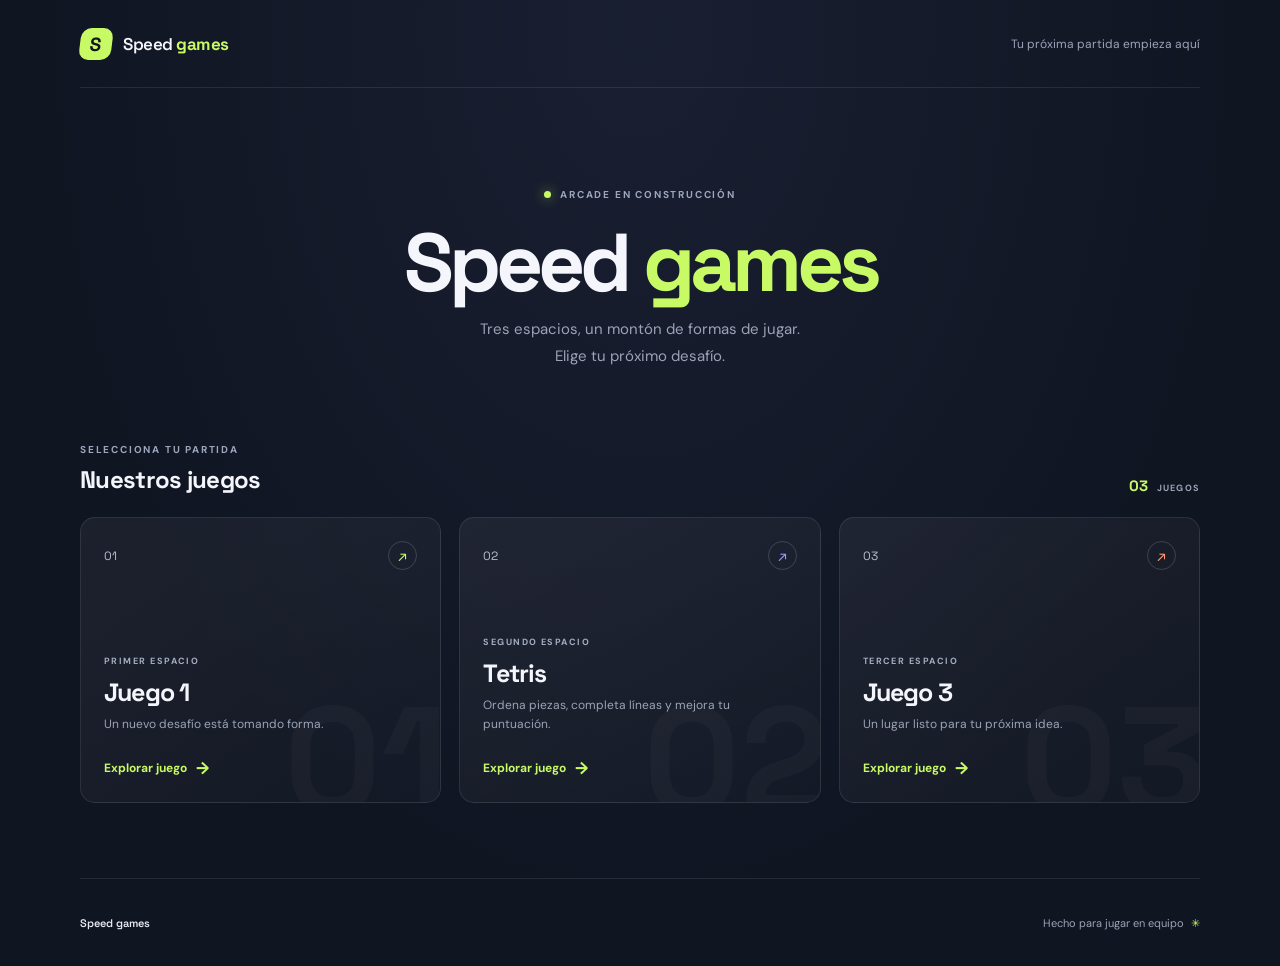
==== index.html @ e2574a88 "Se cambio el nombre delos archivos" ====
<!doctype html>
<html lang="es">
<head>
  <meta charset="utf-8">
  <meta name="viewport" content="width=device-width, initial-scale=1">
  <meta name="theme-color" content="#101522">
  <meta name="description" content="Elige un juego y empieza a jugar en Speed games.">
  <title>Speed games | Inicio</title>
  <link rel="stylesheet" href="styles.css">
</head>
<body>
  <header class="site-header">
    <a class="brand" href="index.html" aria-label="Speed games, inicio">
      <span class="brand-mark" aria-hidden="true">S</span>
      <span>Speed <strong>games</strong></span>
    </a>
    <span class="header-note">Tu próxima partida empieza aquí</span>
  </header>

  <main>
    <section class="hero" aria-labelledby="page-title">
      <p class="eyebrow"><span class="status-dot" aria-hidden="true"></span> ARCADE EN CONSTRUCCIÓN</p>
      <h1 id="page-title">Speed <span>games</span></h1>
      <p class="hero-copy">Tres espacios, un montón de formas de jugar.<br>Elige tu próximo desafío.</p>
    </section>

    <section class="games-section" aria-labelledby="games-title">
      <div class="section-heading">
        <div>
          <p class="eyebrow">SELECCIONA TU PARTIDA</p>
          <h2 id="games-title">Nuestros juegos</h2>
        </div>
        <span class="game-count">03 <span>JUEGOS</span></span>
      </div>

      <div class="game-grid">
        <article class="game-card game-card--one">
          <div class="card-topline"><span>01</span><span class="card-icon" aria-hidden="true">↗</span></div>
          <div class="card-content">
            <p class="card-category">PRIMER ESPACIO</p>
            <h3>Juego 1</h3>
            <p class="card-description">Un nuevo desafío está tomando forma.</p>
            <a class="play-link" href="juegos/juego-1/index.html">Explorar juego <span aria-hidden="true">→</span></a>
          </div>
          <span class="card-decoration" aria-hidden="true">01</span>
        </article>

        <article class="game-card game-card--two">
          <div class="card-topline"><span>02</span><span class="card-icon" aria-hidden="true">↗</span></div>
          <div class="card-content">
            <p class="card-category">SEGUNDO ESPACIO</p>
            <h3>Tetris</h3>
            <p class="card-description">Ordena piezas, completa líneas y mejora tu puntuación.</p>
            <a class="play-link" href="juegos/tetris/index.html">Explorar juego <span aria-hidden="true">→</span></a>
          </div>
          <span class="card-decoration" aria-hidden="true">02</span>
        </article>

        <article class="game-card game-card--three">
          <div class="card-topline"><span>03</span><span class="card-icon" aria-hidden="true">↗</span></div>
          <div class="card-content">
            <p class="card-category">TERCER ESPACIO</p>
            <h3>Juego 3</h3>
            <p class="card-description">Un lugar listo para tu próxima idea.</p>
            <a class="play-link" href="juegos/juego-3/index.html">Explorar juego <span aria-hidden="true">→</span></a>
          </div>
          <span class="card-decoration" aria-hidden="true">03</span>
        </article>
      </div>
    </section>
  </main>

  <footer class="site-footer">
    <span>Speed games</span>
    <span>Hecho para jugar en equipo <span aria-hidden="true">✳</span></span>
  </footer>
</body>
</html>
---- styles.css ----
@import url("https://fonts.googleapis.com/css2?family=DM+Sans:wght@400;500;600;700&family=Space+Grotesk:wght@400;500;600;700&display=swap");

:root {
  color-scheme: dark;
  font-family: "DM Sans", sans-serif;
  color: #f5f6fb;
  background: #101522;
  font-synthesis: none;
  text-rendering: optimizeLegibility;
  --muted: #9ba3b7;
  --lime: #c8fa65;
}

* {
  box-sizing: border-box;
}

body {
  min-width: 320px;
  min-height: 100vh;
  margin: 0;
  background:
    radial-gradient(ellipse at 50% 3%, rgba(86, 102, 153, 0.13), transparent 38rem),
    #101522;
}

a {
  color: inherit;
}

.site-header,
.site-footer {
  display: flex;
  align-items: center;
  justify-content: space-between;
  width: min(1120px, calc(100% - 64px));
  margin-inline: auto;
}

.site-header {
  height: 88px;
  border-bottom: 1px solid rgba(255, 255, 255, 0.09);
}

.brand {
  display: inline-flex;
  align-items: center;
  gap: 11px;
  font-family: "Space Grotesk", sans-serif;
  font-size: 17px;
  font-weight: 600;
  text-decoration: none;
  letter-spacing: -0.5px;
}

.brand strong {
  color: var(--lime);
}

.brand-mark {
  display: grid;
  width: 32px;
  height: 32px;
  place-items: center;
  border-radius: 10px;
  color: #101522;
  background: var(--lime);
  font-size: 19px;
  font-weight: 700;
  transform: skew(-7deg);
}

.header-note {
  color: var(--muted);
  font-size: 12px;
}

.hero {
  padding: 94px 24px 73px;
  text-align: center;
}

.eyebrow {
  margin: 0;
  color: #9da6bd;
  font-size: 10px;
  font-weight: 700;
  letter-spacing: 1.8px;
}

.hero .eyebrow {
  display: inline-flex;
  align-items: center;
  gap: 9px;
}

.status-dot {
  width: 7px;
  height: 7px;
  border-radius: 50%;
  background: var(--lime);
  box-shadow: 0 0 12px rgba(200, 250, 101, 0.6);
}

h1,
h2,
h3,
p {
  margin-top: 0;
}

h1,
h2,
h3 {
  font-family: "Space Grotesk", sans-serif;
}

h1 {
  margin: 19px 0 12px;
  font-size: clamp(52px, 8vw, 82px);
  line-height: 1;
  letter-spacing: -5px;
}

h1 span {
  color: var(--lime);
}

.hero-copy {
  margin: 0;
  color: var(--muted);
  font-size: 15px;
  line-height: 1.8;
}

.games-section {
  width: min(1120px, calc(100% - 64px));
  margin: 0 auto;
}

.section-heading {
  display: flex;
  align-items: end;
  justify-content: space-between;
  margin-bottom: 22px;
}

.section-heading h2 {
  margin: 8px 0 0;
  font-size: 24px;
  letter-spacing: -0.7px;
}

.game-count {
  color: var(--lime);
  font-family: "Space Grotesk", sans-serif;
  font-size: 15px;
  font-weight: 700;
}

.game-count span {
  margin-left: 5px;
  color: var(--muted);
  font-family: "DM Sans", sans-serif;
  font-size: 9px;
  letter-spacing: 1.2px;
}

.game-grid {
  display: grid;
  grid-template-columns: repeat(3, minmax(0, 1fr));
  gap: 18px;
}

.game-card {
  position: relative;
  display: flex;
  min-height: 286px;
  flex-direction: column;
  justify-content: space-between;
  overflow: hidden;
  padding: 23px;
  border: 1px solid rgba(255, 255, 255, 0.1);
  border-radius: 15px;
  background: linear-gradient(145deg, rgba(255, 255, 255, 0.055), rgba(255, 255, 255, 0.015));
  transition: border-color 180ms ease, transform 180ms ease, background 180ms ease;
}

.game-card:hover {
  transform: translateY(-4px);
  border-color: rgba(200, 250, 101, 0.46);
  background: linear-gradient(145deg, rgba(200, 250, 101, 0.08), rgba(255, 255, 255, 0.018));
}

.card-topline {
  display: flex;
  align-items: center;
  justify-content: space-between;
  color: #b6bed0;
  font-family: "Space Grotesk", sans-serif;
  font-size: 12px;
}

.card-icon {
  display: grid;
  width: 29px;
  height: 29px;
  place-items: center;
  border: 1px solid rgba(255, 255, 255, 0.16);
  border-radius: 50%;
  color: var(--lime);
  font-size: 15px;
}

.card-content {
  position: relative;
  z-index: 1;
}

.card-category {
  margin-bottom: 9px;
  color: #a4adc1;
  font-size: 9px;
  font-weight: 700;
  letter-spacing: 1.45px;
}

.game-card h3 {
  margin-bottom: 7px;
  font-size: 25px;
  letter-spacing: -0.8px;
}

.card-description {
  margin-bottom: 22px;
  color: var(--muted);
  font-size: 12px;
  line-height: 1.6;
}

.play-link {
  display: inline-flex;
  align-items: center;
  gap: 9px;
  color: var(--lime);
  font-size: 12px;
  font-weight: 700;
  text-decoration: none;
}

.play-link span {
  font-size: 17px;
  transition: transform 180ms ease;
}

.play-link:hover span {
  transform: translateX(4px);
}

.play-link:focus-visible,
.brand:focus-visible,
.back-link:focus-visible {
  outline: 2px solid var(--lime);
  outline-offset: 4px;
  border-radius: 3px;
}

.card-decoration {
  position: absolute;
  right: -9px;
  bottom: -33px;
  color: rgba(255, 255, 255, 0.027);
  font-family: "Space Grotesk", sans-serif;
  font-size: 150px;
  font-weight: 700;
  line-height: 1;
  pointer-events: none;
}

.game-card--two .card-icon {
  color: #9f9aff;
}

.game-card--three .card-icon {
  color: #ff9a76;
}

.site-footer {
  min-height: 88px;
  margin-top: 75px;
  border-top: 1px solid rgba(255, 255, 255, 0.09);
  color: var(--muted);
  font-size: 11px;
}

.site-footer > span:first-child {
  color: #e5e8f0;
  font-family: "Space Grotesk", sans-serif;
  font-weight: 600;
}

.site-footer > span:last-child span {
  margin-left: 4px;
  color: var(--lime);
}

.game-page {
  width: min(960px, calc(100% - 48px));
  margin: 70px auto 0;
}

.back-link {
  display: inline-flex;
  align-items: center;
  gap: 8px;
  margin-bottom: 34px;
  color: var(--muted);
  font-size: 13px;
  text-decoration: none;
}

.back-link:hover {
  color: var(--lime);
}

.game-page h1 {
  margin: 12px 0 28px;
  font-size: clamp(38px, 6vw, 56px);
  letter-spacing: -2.5px;
}

.game-stage {
  display: grid;
  min-height: 390px;
  padding: 32px;
  place-items: center;
  border: 1px dashed rgba(200, 250, 101, 0.35);
  border-radius: 16px;
  background:
    radial-gradient(ellipse at center, rgba(200, 250, 101, 0.055), transparent 55%),
    rgba(255, 255, 255, 0.025);
  text-align: center;
}

.stage-message {
  max-width: 410px;
}

.stage-symbol {
  display: grid;
  width: 54px;
  height: 54px;
  margin: 0 auto 18px;
  place-items: center;
  border: 1px solid rgba(200, 250, 101, 0.32);
  border-radius: 16px;
  color: var(--lime);
  font-size: 24px;
}

.stage-message h2 {
  margin-bottom: 8px;
  font-size: 20px;
}

.stage-message p {
  margin-bottom: 0;
  color: var(--muted);
  font-size: 13px;
  line-height: 1.7;
}

@media (max-width: 760px) {
  .game-grid {
    grid-template-columns: 1fr;
  }

  .game-card {
    min-height: 245px;
  }

  .hero {
    padding: 76px 24px 58px;
  }

  .site-footer {
    margin-top: 54px;
  }
}

@media (max-width: 480px) {
  .site-header,
  .site-footer,
  .games-section {
    width: calc(100% - 40px);
  }

  .header-note {
    max-width: 115px;
    text-align: right;
  }

  h1 {
    letter-spacing: -3px;
  }

  .site-footer {
    gap: 15px;
    font-size: 10px;
  }

  .game-page {
    margin-top: 44px;
  }

  .game-stage {
    min-height: 320px;
    padding: 22px;
  }
}

@media (prefers-reduced-motion: reduce) {
  *,
  *::before,
  *::after {
    scroll-behavior: auto !important;
    transition-duration: 0.01ms !important;
  }
}
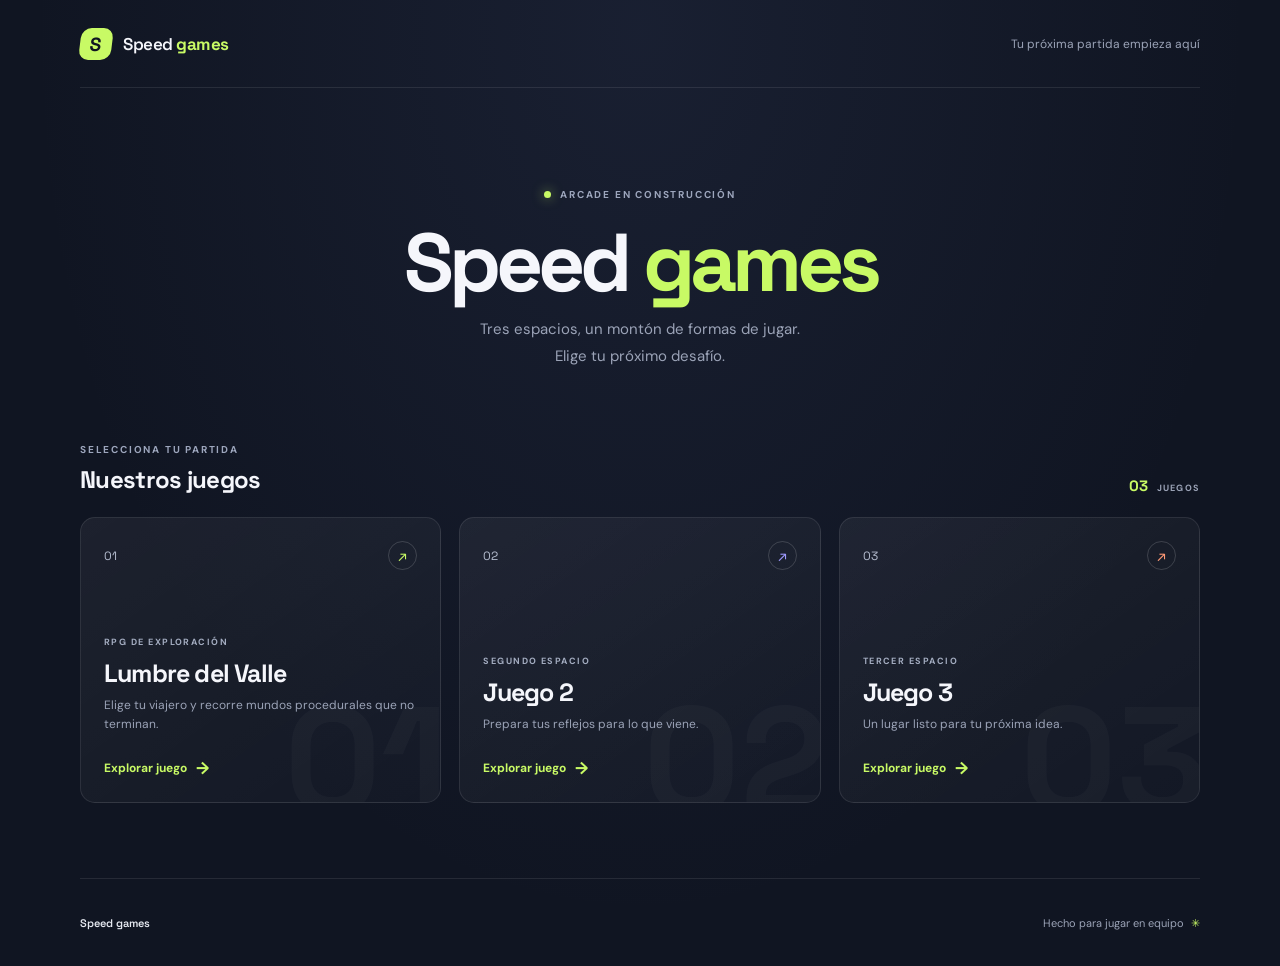
==== commit 3a6a3f3c: "lumbre del valle" ====
--- a/index.html
+++ b/index.html
@@ -37,9 +37,9 @@
         <article class="game-card game-card--one">
           <div class="card-topline"><span>01</span><span class="card-icon" aria-hidden="true">↗</span></div>
           <div class="card-content">
-            <p class="card-category">PRIMER ESPACIO</p>
-            <h3>Juego 1</h3>
-            <p class="card-description">Un nuevo desafío está tomando forma.</p>
+            <p class="card-category">RPG DE EXPLORACIÓN</p>
+            <h3>Lumbre del Valle</h3>
+            <p class="card-description">Elige tu viajero y recorre mundos procedurales que no terminan.</p>
             <a class="play-link" href="juegos/juego-1/index.html">Explorar juego <span aria-hidden="true">→</span></a>
           </div>
           <span class="card-decoration" aria-hidden="true">01</span>
@@ -49,9 +49,9 @@
           <div class="card-topline"><span>02</span><span class="card-icon" aria-hidden="true">↗</span></div>
           <div class="card-content">
             <p class="card-category">SEGUNDO ESPACIO</p>
-            <h3>Tetris</h3>
-            <p class="card-description">Ordena piezas, completa líneas y mejora tu puntuación.</p>
-            <a class="play-link" href="juegos/tetris/index.html">Explorar juego <span aria-hidden="true">→</span></a>
+            <h3>Juego 2</h3>
+            <p class="card-description">Prepara tus reflejos para lo que viene.</p>
+            <a class="play-link" href="juegos/juego-2/index.html">Explorar juego <span aria-hidden="true">→</span></a>
           </div>
           <span class="card-decoration" aria-hidden="true">02</span>
         </article>
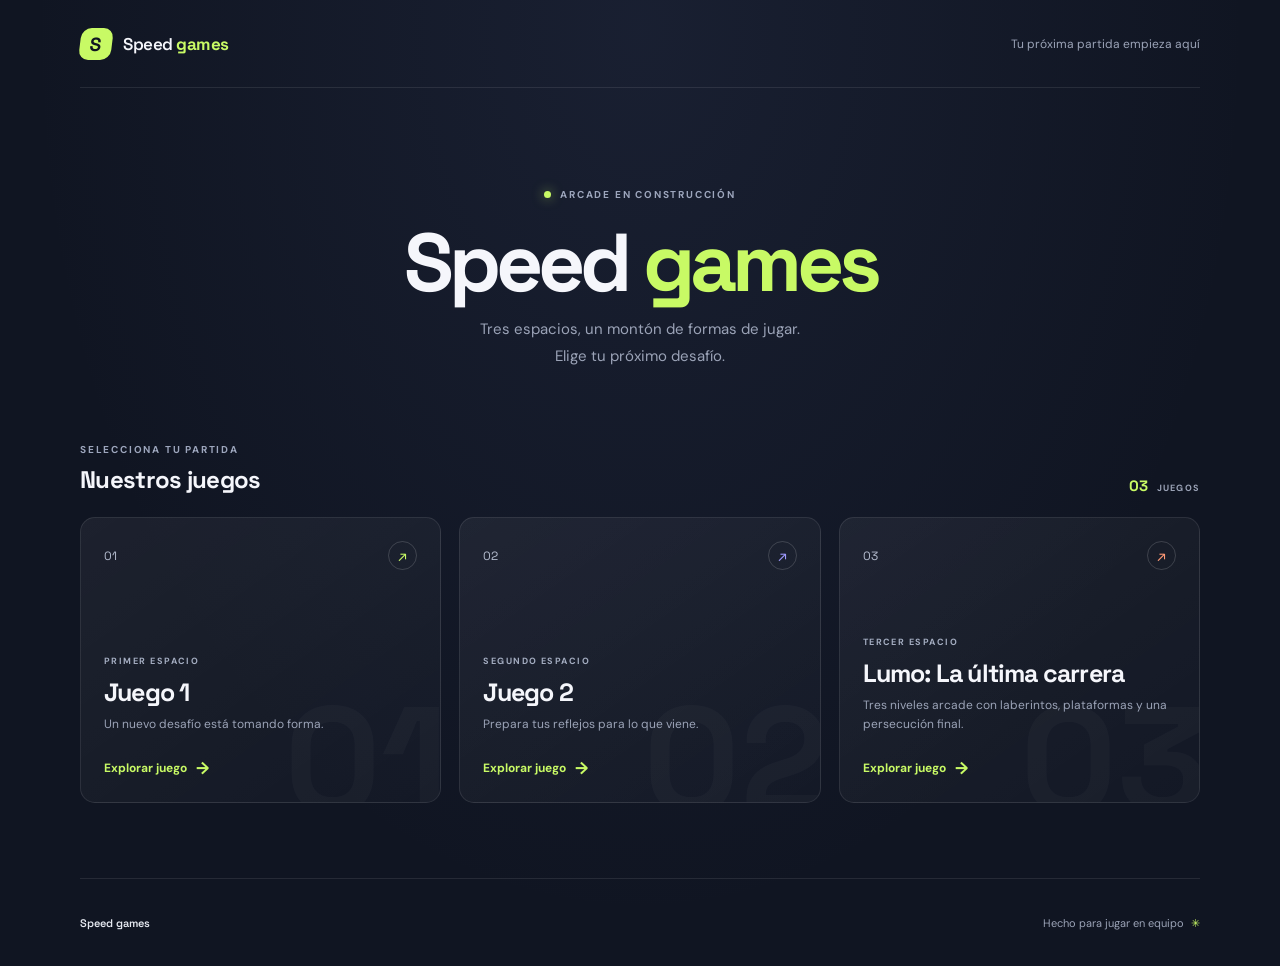
==== commit 8a926ad2: "agregacion del juego numero dos, uno inspirado en varios juegos, modificacion de la interfaz y diseñ" ====
--- a/index.html
+++ b/index.html
@@ -37,9 +37,9 @@
         <article class="game-card game-card--one">
           <div class="card-topline"><span>01</span><span class="card-icon" aria-hidden="true">↗</span></div>
           <div class="card-content">
-            <p class="card-category">RPG DE EXPLORACIÓN</p>
-            <h3>Lumbre del Valle</h3>
-            <p class="card-description">Elige tu viajero y recorre mundos procedurales que no terminan.</p>
+            <p class="card-category">PRIMER ESPACIO</p>
+            <h3>Juego 1</h3>
+            <p class="card-description">Un nuevo desafío está tomando forma.</p>
             <a class="play-link" href="juegos/juego-1/index.html">Explorar juego <span aria-hidden="true">→</span></a>
           </div>
           <span class="card-decoration" aria-hidden="true">01</span>
@@ -60,8 +60,8 @@
           <div class="card-topline"><span>03</span><span class="card-icon" aria-hidden="true">↗</span></div>
           <div class="card-content">
             <p class="card-category">TERCER ESPACIO</p>
-            <h3>Juego 3</h3>
-            <p class="card-description">Un lugar listo para tu próxima idea.</p>
+            <h3>Lumo: La última carrera</h3>
+            <p class="card-description">Tres niveles arcade con laberintos, plataformas y una persecución final.</p>
             <a class="play-link" href="juegos/juego-3/index.html">Explorar juego <span aria-hidden="true">→</span></a>
           </div>
           <span class="card-decoration" aria-hidden="true">03</span>
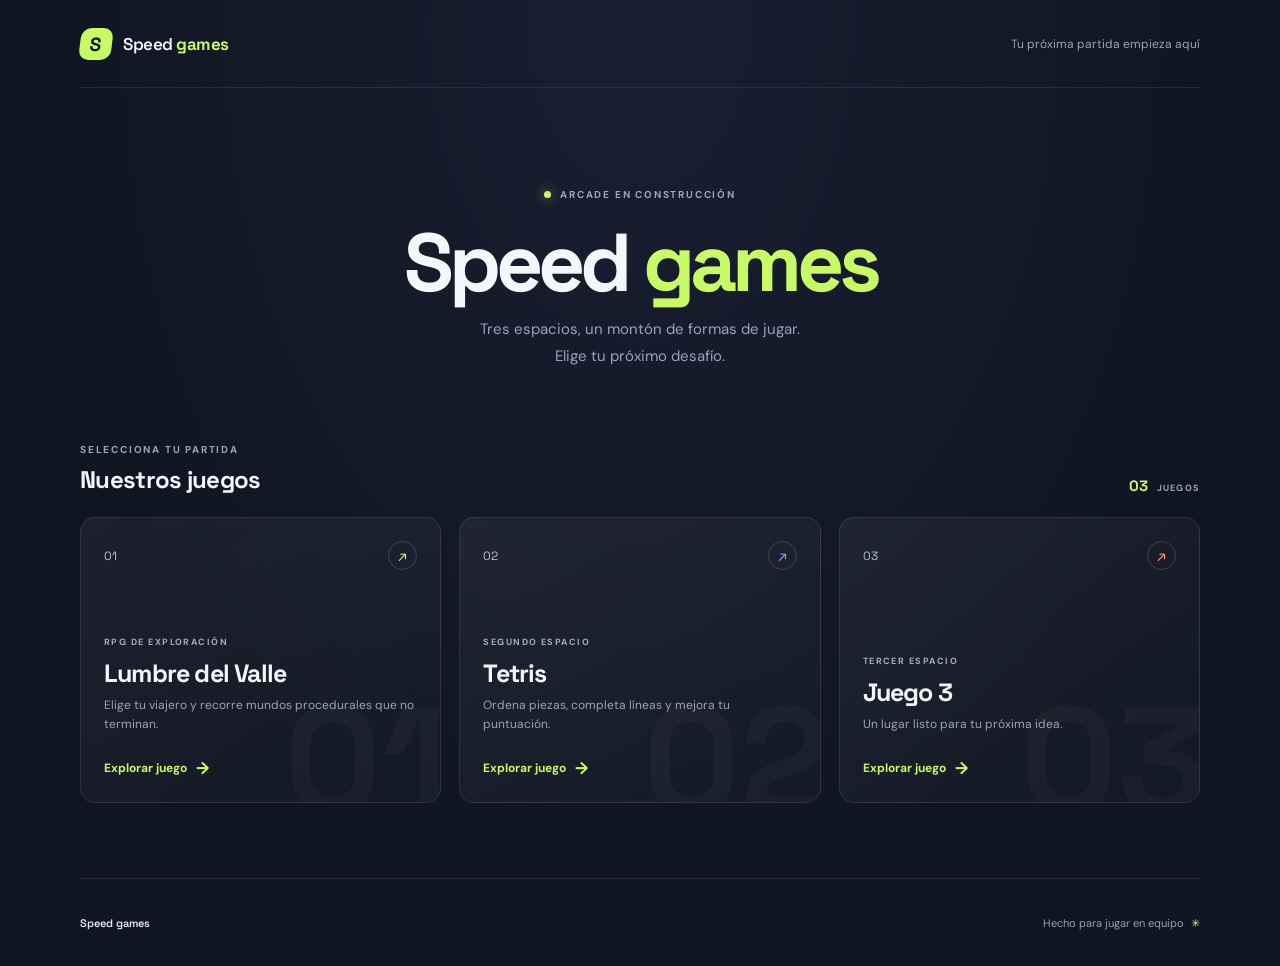
==== commit 4a1c782c: "Merge pull request #2 from yerman233/develope juego de german" ====
--- a/index.html
+++ b/index.html
@@ -37,9 +37,9 @@
         <article class="game-card game-card--one">
           <div class="card-topline"><span>01</span><span class="card-icon" aria-hidden="true">↗</span></div>
           <div class="card-content">
-            <p class="card-category">PRIMER ESPACIO</p>
-            <h3>Juego 1</h3>
-            <p class="card-description">Un nuevo desafío está tomando forma.</p>
+            <p class="card-category">RPG DE EXPLORACIÓN</p>
+            <h3>Lumbre del Valle</h3>
+            <p class="card-description">Elige tu viajero y recorre mundos procedurales que no terminan.</p>
             <a class="play-link" href="juegos/juego-1/index.html">Explorar juego <span aria-hidden="true">→</span></a>
           </div>
           <span class="card-decoration" aria-hidden="true">01</span>
@@ -49,9 +49,9 @@
           <div class="card-topline"><span>02</span><span class="card-icon" aria-hidden="true">↗</span></div>
           <div class="card-content">
             <p class="card-category">SEGUNDO ESPACIO</p>
-            <h3>Juego 2</h3>
-            <p class="card-description">Prepara tus reflejos para lo que viene.</p>
-            <a class="play-link" href="juegos/juego-2/index.html">Explorar juego <span aria-hidden="true">→</span></a>
+            <h3>Tetris</h3>
+            <p class="card-description">Ordena piezas, completa líneas y mejora tu puntuación.</p>
+            <a class="play-link" href="juegos/tetris/index.html">Explorar juego <span aria-hidden="true">→</span></a>
           </div>
           <span class="card-decoration" aria-hidden="true">02</span>
         </article>
@@ -60,8 +60,8 @@
           <div class="card-topline"><span>03</span><span class="card-icon" aria-hidden="true">↗</span></div>
           <div class="card-content">
             <p class="card-category">TERCER ESPACIO</p>
-            <h3>Lumo: La última carrera</h3>
-            <p class="card-description">Tres niveles arcade con laberintos, plataformas y una persecución final.</p>
+            <h3>Juego 3</h3>
+            <p class="card-description">Un lugar listo para tu próxima idea.</p>
             <a class="play-link" href="juegos/juego-3/index.html">Explorar juego <span aria-hidden="true">→</span></a>
           </div>
           <span class="card-decoration" aria-hidden="true">03</span>
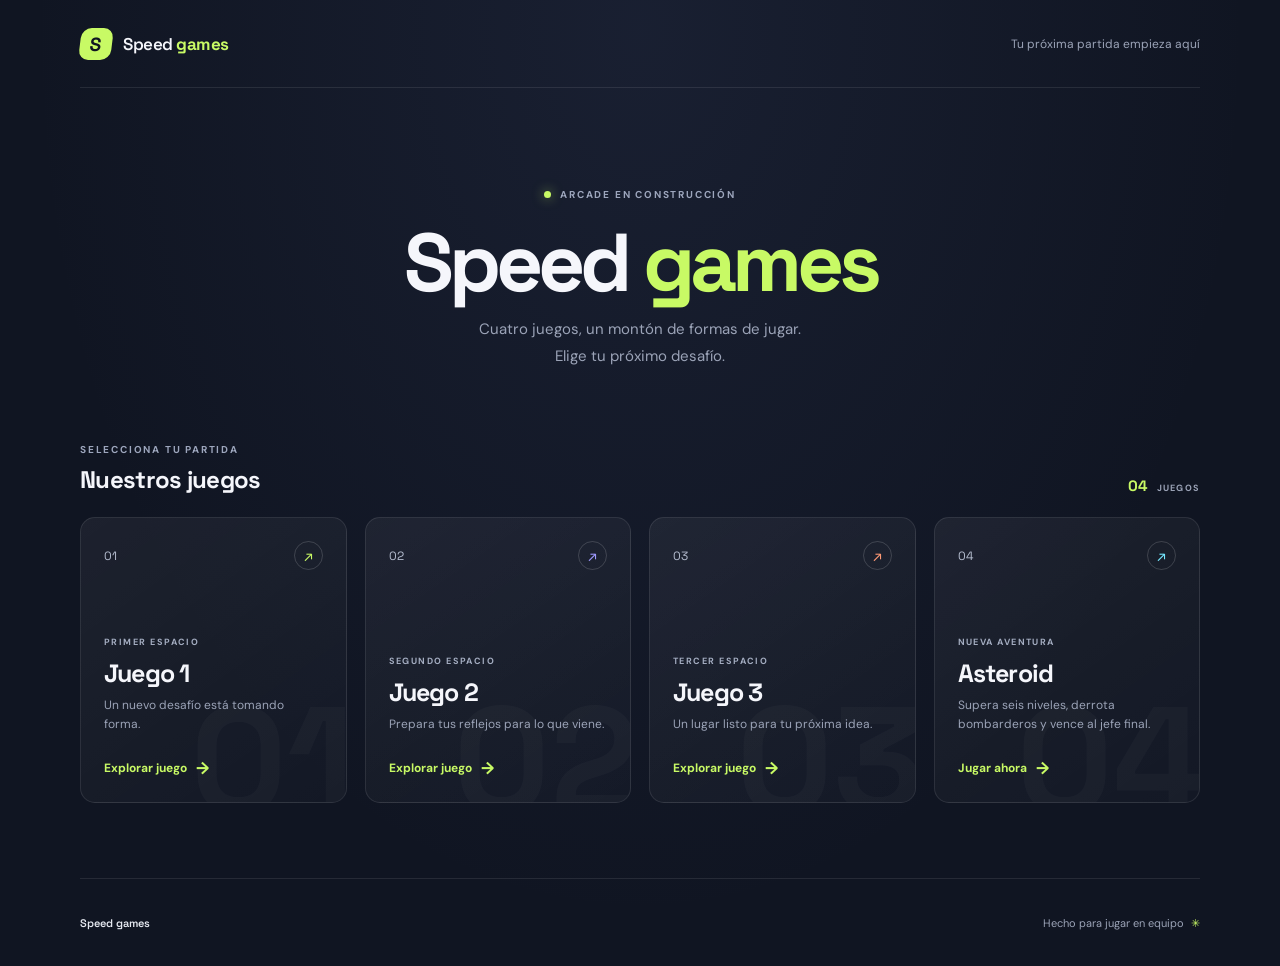
==== commit 5f46c4e0: "asteroid" ====
--- a/index.html
+++ b/index.html
@@ -21,7 +21,7 @@
     <section class="hero" aria-labelledby="page-title">
       <p class="eyebrow"><span class="status-dot" aria-hidden="true"></span> ARCADE EN CONSTRUCCIÓN</p>
       <h1 id="page-title">Speed <span>games</span></h1>
-      <p class="hero-copy">Tres espacios, un montón de formas de jugar.<br>Elige tu próximo desafío.</p>
+      <p class="hero-copy">Cuatro juegos, un montón de formas de jugar.<br>Elige tu próximo desafío.</p>
     </section>
 
     <section class="games-section" aria-labelledby="games-title">
@@ -30,16 +30,16 @@
           <p class="eyebrow">SELECCIONA TU PARTIDA</p>
           <h2 id="games-title">Nuestros juegos</h2>
         </div>
-        <span class="game-count">03 <span>JUEGOS</span></span>
+        <span class="game-count">04 <span>JUEGOS</span></span>
       </div>
 
       <div class="game-grid">
         <article class="game-card game-card--one">
           <div class="card-topline"><span>01</span><span class="card-icon" aria-hidden="true">↗</span></div>
           <div class="card-content">
-            <p class="card-category">RPG DE EXPLORACIÓN</p>
-            <h3>Lumbre del Valle</h3>
-            <p class="card-description">Elige tu viajero y recorre mundos procedurales que no terminan.</p>
+            <p class="card-category">PRIMER ESPACIO</p>
+            <h3>Juego 1</h3>
+            <p class="card-description">Un nuevo desafío está tomando forma.</p>
             <a class="play-link" href="juegos/juego-1/index.html">Explorar juego <span aria-hidden="true">→</span></a>
           </div>
           <span class="card-decoration" aria-hidden="true">01</span>
@@ -49,9 +49,9 @@
           <div class="card-topline"><span>02</span><span class="card-icon" aria-hidden="true">↗</span></div>
           <div class="card-content">
             <p class="card-category">SEGUNDO ESPACIO</p>
-            <h3>Tetris</h3>
-            <p class="card-description">Ordena piezas, completa líneas y mejora tu puntuación.</p>
-            <a class="play-link" href="juegos/tetris/index.html">Explorar juego <span aria-hidden="true">→</span></a>
+            <h3>Juego 2</h3>
+            <p class="card-description">Prepara tus reflejos para lo que viene.</p>
+            <a class="play-link" href="juegos/juego-2/index.html">Explorar juego <span aria-hidden="true">→</span></a>
           </div>
           <span class="card-decoration" aria-hidden="true">02</span>
         </article>
@@ -66,6 +66,17 @@
           </div>
           <span class="card-decoration" aria-hidden="true">03</span>
         </article>
+
+        <article class="game-card game-card--four">
+          <div class="card-topline"><span>04</span><span class="card-icon" aria-hidden="true">↗</span></div>
+          <div class="card-content">
+            <p class="card-category">NUEVA AVENTURA</p>
+            <h3>Asteroid</h3>
+            <p class="card-description">Supera seis niveles, derrota bombarderos y vence al jefe final.</p>
+            <a class="play-link" href="juegos/ASTEROID/index.html">Jugar ahora <span aria-hidden="true">→</span></a>
+          </div>
+          <span class="card-decoration" aria-hidden="true">04</span>
+        </article>
       </div>
     </section>
   </main>
--- a/styles.css
+++ b/styles.css
@@ -168,7 +168,7 @@
 
 .game-grid {
   display: grid;
-  grid-template-columns: repeat(3, minmax(0, 1fr));
+  grid-template-columns: repeat(auto-fit, minmax(240px, 1fr));
   gap: 18px;
 }
 
@@ -285,6 +285,10 @@
   color: #ff9a76;
 }
 
+.game-card--four .card-icon {
+  color: #75e8ff;
+}
+
 .site-footer {
   min-height: 88px;
   margin-top: 75px;
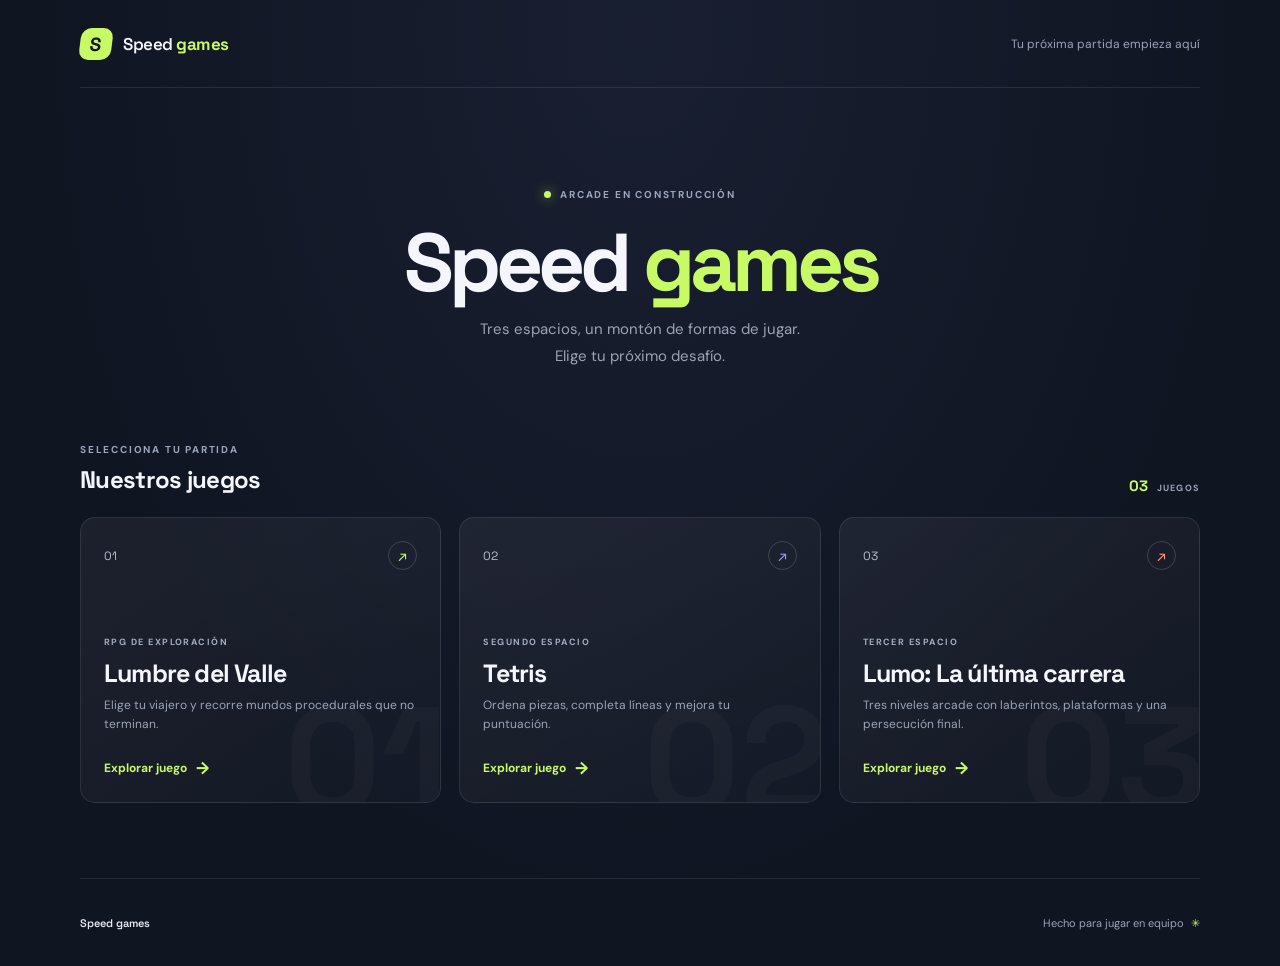
==== commit 93d8162c: "Merge pull request #3 from yerman233/chistian agregacion del juego numero dos, uno inspirado en vari" ====
--- a/index.html
+++ b/index.html
@@ -21,7 +21,7 @@
     <section class="hero" aria-labelledby="page-title">
       <p class="eyebrow"><span class="status-dot" aria-hidden="true"></span> ARCADE EN CONSTRUCCIÓN</p>
       <h1 id="page-title">Speed <span>games</span></h1>
-      <p class="hero-copy">Cuatro juegos, un montón de formas de jugar.<br>Elige tu próximo desafío.</p>
+      <p class="hero-copy">Tres espacios, un montón de formas de jugar.<br>Elige tu próximo desafío.</p>
     </section>
 
     <section class="games-section" aria-labelledby="games-title">
@@ -30,16 +30,16 @@
           <p class="eyebrow">SELECCIONA TU PARTIDA</p>
           <h2 id="games-title">Nuestros juegos</h2>
         </div>
-        <span class="game-count">04 <span>JUEGOS</span></span>
+        <span class="game-count">03 <span>JUEGOS</span></span>
       </div>
 
       <div class="game-grid">
         <article class="game-card game-card--one">
           <div class="card-topline"><span>01</span><span class="card-icon" aria-hidden="true">↗</span></div>
           <div class="card-content">
-            <p class="card-category">PRIMER ESPACIO</p>
-            <h3>Juego 1</h3>
-            <p class="card-description">Un nuevo desafío está tomando forma.</p>
+            <p class="card-category">RPG DE EXPLORACIÓN</p>
+            <h3>Lumbre del Valle</h3>
+            <p class="card-description">Elige tu viajero y recorre mundos procedurales que no terminan.</p>
             <a class="play-link" href="juegos/juego-1/index.html">Explorar juego <span aria-hidden="true">→</span></a>
           </div>
           <span class="card-decoration" aria-hidden="true">01</span>
@@ -49,9 +49,9 @@
           <div class="card-topline"><span>02</span><span class="card-icon" aria-hidden="true">↗</span></div>
           <div class="card-content">
             <p class="card-category">SEGUNDO ESPACIO</p>
-            <h3>Juego 2</h3>
-            <p class="card-description">Prepara tus reflejos para lo que viene.</p>
-            <a class="play-link" href="juegos/juego-2/index.html">Explorar juego <span aria-hidden="true">→</span></a>
+            <h3>Tetris</h3>
+            <p class="card-description">Ordena piezas, completa líneas y mejora tu puntuación.</p>
+            <a class="play-link" href="juegos/tetris/index.html">Explorar juego <span aria-hidden="true">→</span></a>
           </div>
           <span class="card-decoration" aria-hidden="true">02</span>
         </article>
@@ -60,22 +60,11 @@
           <div class="card-topline"><span>03</span><span class="card-icon" aria-hidden="true">↗</span></div>
           <div class="card-content">
             <p class="card-category">TERCER ESPACIO</p>
-            <h3>Juego 3</h3>
-            <p class="card-description">Un lugar listo para tu próxima idea.</p>
+            <h3>Lumo: La última carrera</h3>
+            <p class="card-description">Tres niveles arcade con laberintos, plataformas y una persecución final.</p>
             <a class="play-link" href="juegos/juego-3/index.html">Explorar juego <span aria-hidden="true">→</span></a>
           </div>
           <span class="card-decoration" aria-hidden="true">03</span>
-        </article>
-
-        <article class="game-card game-card--four">
-          <div class="card-topline"><span>04</span><span class="card-icon" aria-hidden="true">↗</span></div>
-          <div class="card-content">
-            <p class="card-category">NUEVA AVENTURA</p>
-            <h3>Asteroid</h3>
-            <p class="card-description">Supera seis niveles, derrota bombarderos y vence al jefe final.</p>
-            <a class="play-link" href="juegos/ASTEROID/index.html">Jugar ahora <span aria-hidden="true">→</span></a>
-          </div>
-          <span class="card-decoration" aria-hidden="true">04</span>
         </article>
       </div>
     </section>
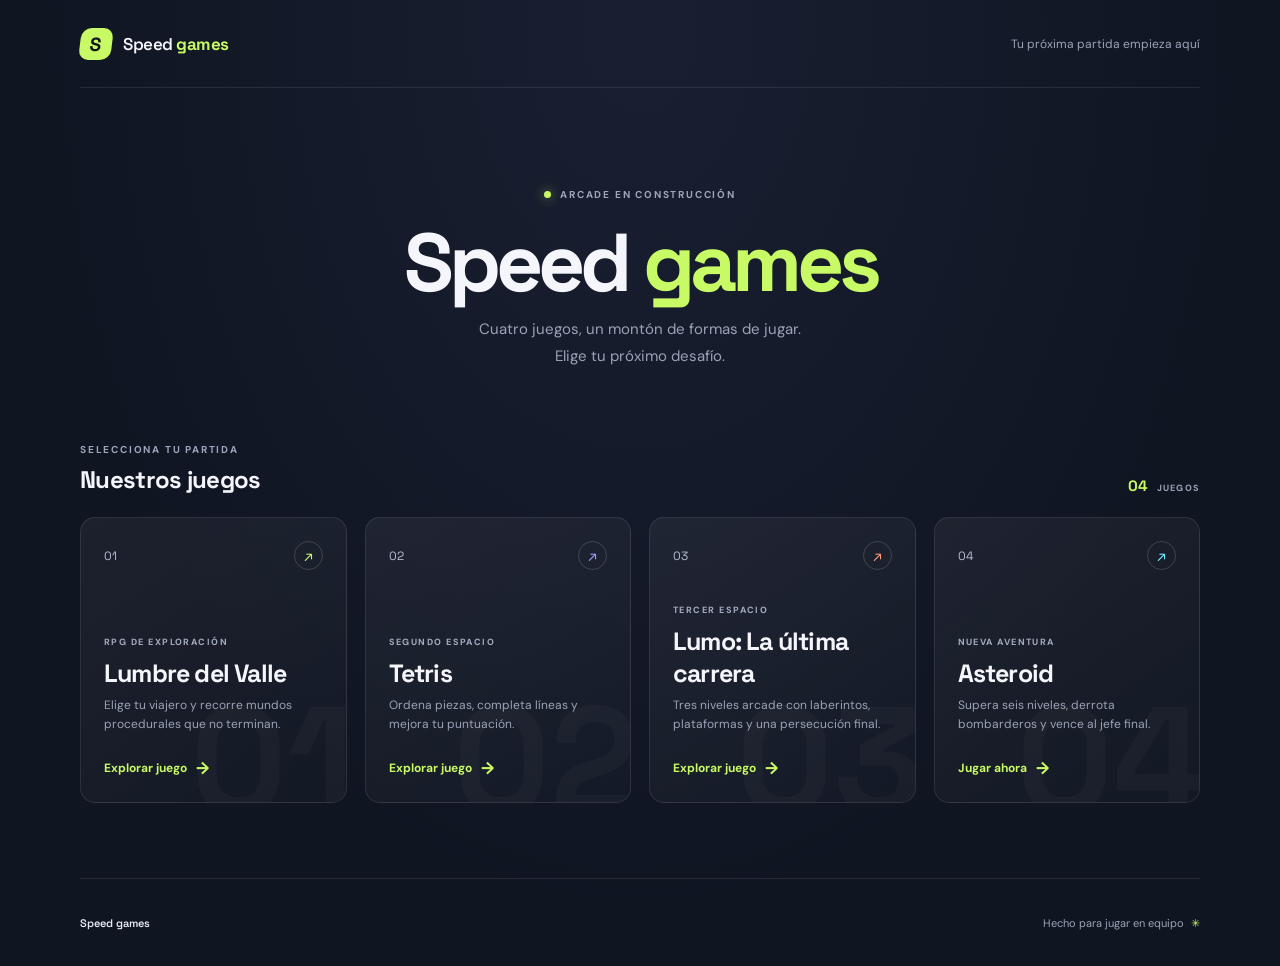
==== commit 8b53e6d5: "Merge branch 'main' into feña" ====
--- a/index.html
+++ b/index.html
@@ -21,7 +21,7 @@
     <section class="hero" aria-labelledby="page-title">
       <p class="eyebrow"><span class="status-dot" aria-hidden="true"></span> ARCADE EN CONSTRUCCIÓN</p>
       <h1 id="page-title">Speed <span>games</span></h1>
-      <p class="hero-copy">Tres espacios, un montón de formas de jugar.<br>Elige tu próximo desafío.</p>
+      <p class="hero-copy">Cuatro juegos, un montón de formas de jugar.<br>Elige tu próximo desafío.</p>
     </section>
 
     <section class="games-section" aria-labelledby="games-title">
@@ -30,7 +30,7 @@
           <p class="eyebrow">SELECCIONA TU PARTIDA</p>
           <h2 id="games-title">Nuestros juegos</h2>
         </div>
-        <span class="game-count">03 <span>JUEGOS</span></span>
+        <span class="game-count">04 <span>JUEGOS</span></span>
       </div>
 
       <div class="game-grid">
@@ -66,6 +66,17 @@
           </div>
           <span class="card-decoration" aria-hidden="true">03</span>
         </article>
+
+        <article class="game-card game-card--four">
+          <div class="card-topline"><span>04</span><span class="card-icon" aria-hidden="true">↗</span></div>
+          <div class="card-content">
+            <p class="card-category">NUEVA AVENTURA</p>
+            <h3>Asteroid</h3>
+            <p class="card-description">Supera seis niveles, derrota bombarderos y vence al jefe final.</p>
+            <a class="play-link" href="juegos/ASTEROID/index.html">Jugar ahora <span aria-hidden="true">→</span></a>
+          </div>
+          <span class="card-decoration" aria-hidden="true">04</span>
+        </article>
       </div>
     </section>
   </main>
